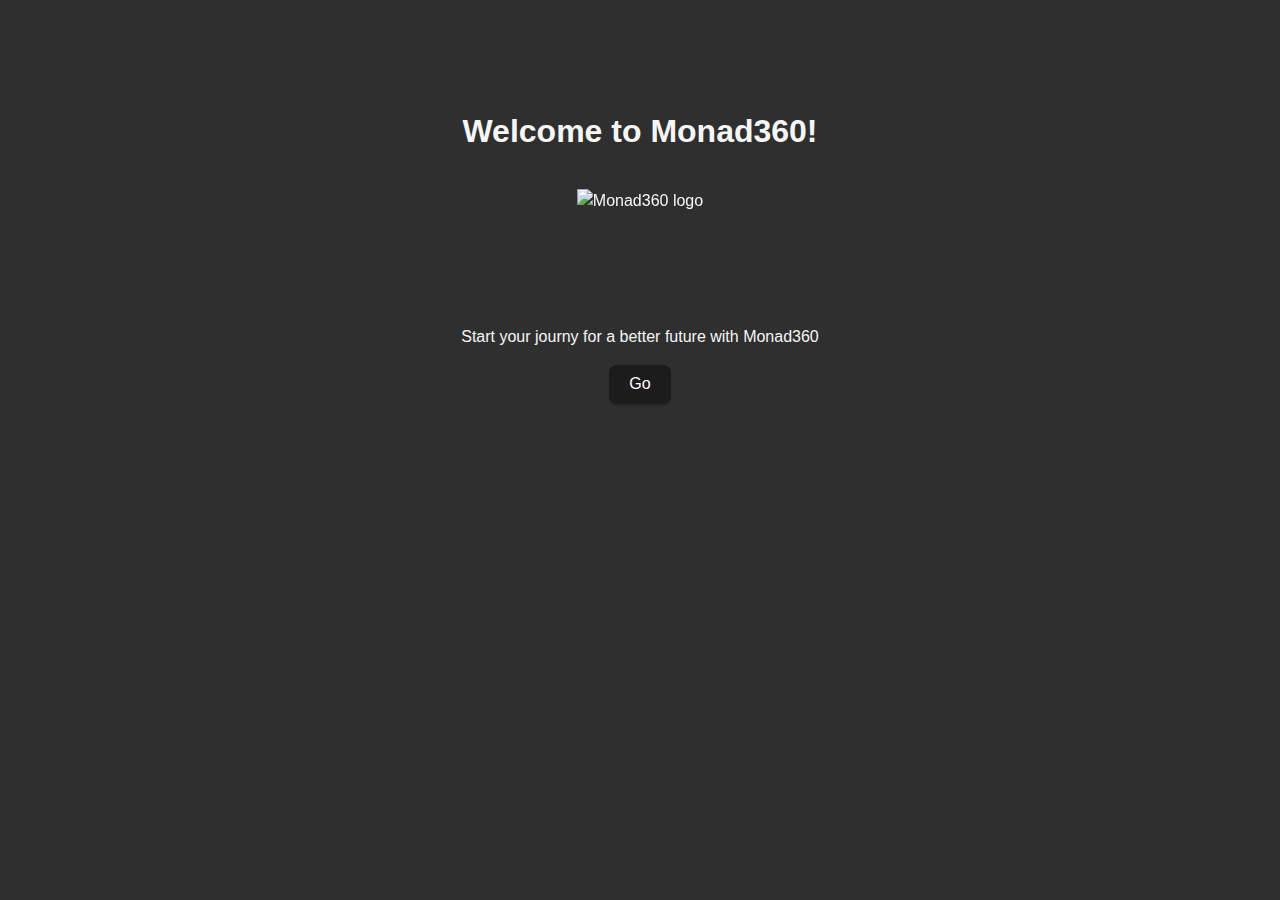
==== src/index.html @ e79e98ca "first commit" ====
<!doctype html>
<html lang="en">
  <head>
    <meta charset="UTF-8" />
    <link rel="stylesheet" href="styles.css" />
    <meta name="viewport" content="width=device-width, initial-scale=1.0" />
    <title>Tauri App</title>
    <script type="module" src="/main.js" defer></script>
    <style>
      .logo.vanilla:hover {
        filter: drop-shadow(0 0 2em #ffe21c);
      }
    </style>
  </head>

  <body>
    <div class="container">
      <h1>Welcome to Monad360!</h1>

      <div class="row">
        
          <img src="/assets/tauri.svg" class="logo tauri" alt="Monad360 logo" />
        
      </div>

      <p>Start your journy for a better future with Monad360</p>

      <form class="row" id="greet-form">
        <button class="btn" type="submit">Go</button>
      </form>

      <p id="greet-msg"></p>
    </div>
  </body>
</html>
---- src/styles.css ----
:root {
  font-family: Inter, Avenir, Helvetica, Arial, sans-serif;
  font-size: 16px;
  line-height: 24px;
  font-weight: 400;

  color: #f6f6f6;
  background-color: #2f2f2f;

  font-synthesis: none;
  text-rendering: optimizeLegibility;
  -webkit-font-smoothing: antialiased;
  -moz-osx-font-smoothing: grayscale;
  -webkit-text-size-adjust: 100%;
}

.container {
  margin: 0;
  padding-top: 10vh;
  display: flex;
  flex-direction: column;
  justify-content: center;
  text-align: center;
}

.logo {
  height: 6em;
  padding: 1.5em;
  will-change: filter;
  transition: 0.75s;
}

.logo.tauri:hover {
  filter: drop-shadow(0 0 2em #24c8db);
}

.row {
  display: flex;
  justify-content: center;
}

a {
  font-weight: 500;
  color: #646cff;
  text-decoration: inherit;
}

a:hover {
  color: #535bf2;
}

h1 {
  text-align: center;
}

input,
.btn {
  border-radius: 8px;
  border: 1px solid transparent;
  padding: 0.6em 1.2em;
  font-size: 1em;
  font-weight: 500;
  font-family: inherit;
  color: #ffffff;
  background-color: #0f0f0f98;
  transition: border-color 0.25s;
  box-shadow: 0 2px 2px rgba(0, 0, 0, 0.2);
}

button {
  cursor: pointer;
}

button:hover {
  border-color: #396cd8;
}

button:active {
  border-color: #396cd8;
}

input,
button {
  outline: none;
}

#greet-input {
  margin-right: 5px;
}

.tab {
  border: none;
  padding: 0.6em 1.2em;
  font-size: 0.7em;
  font-weight: 500;
  font-family: inherit;
  color: #ffffff;
  background-color: transparent;
  transition: border-color 0.25s;
  /* box-shadow: 0 2px 2px rgba(0, 0, 0, 0.2); */

}

.tab-selected {
  background: linear-gradient(180deg, rgba(0,0,0,1) 0%, rgba(47,47,47,1) 100%);
  border: none;
  border-top: 1px solid white;
  border-left: 1px solid white;
  border-right: 1px solid white;
  padding: 0.6em 1.2em;
  font-size: 0.7em;
  font-weight: 500;
  font-family: inherit;
  color: #ffffff;
  background-color: transparent;
}
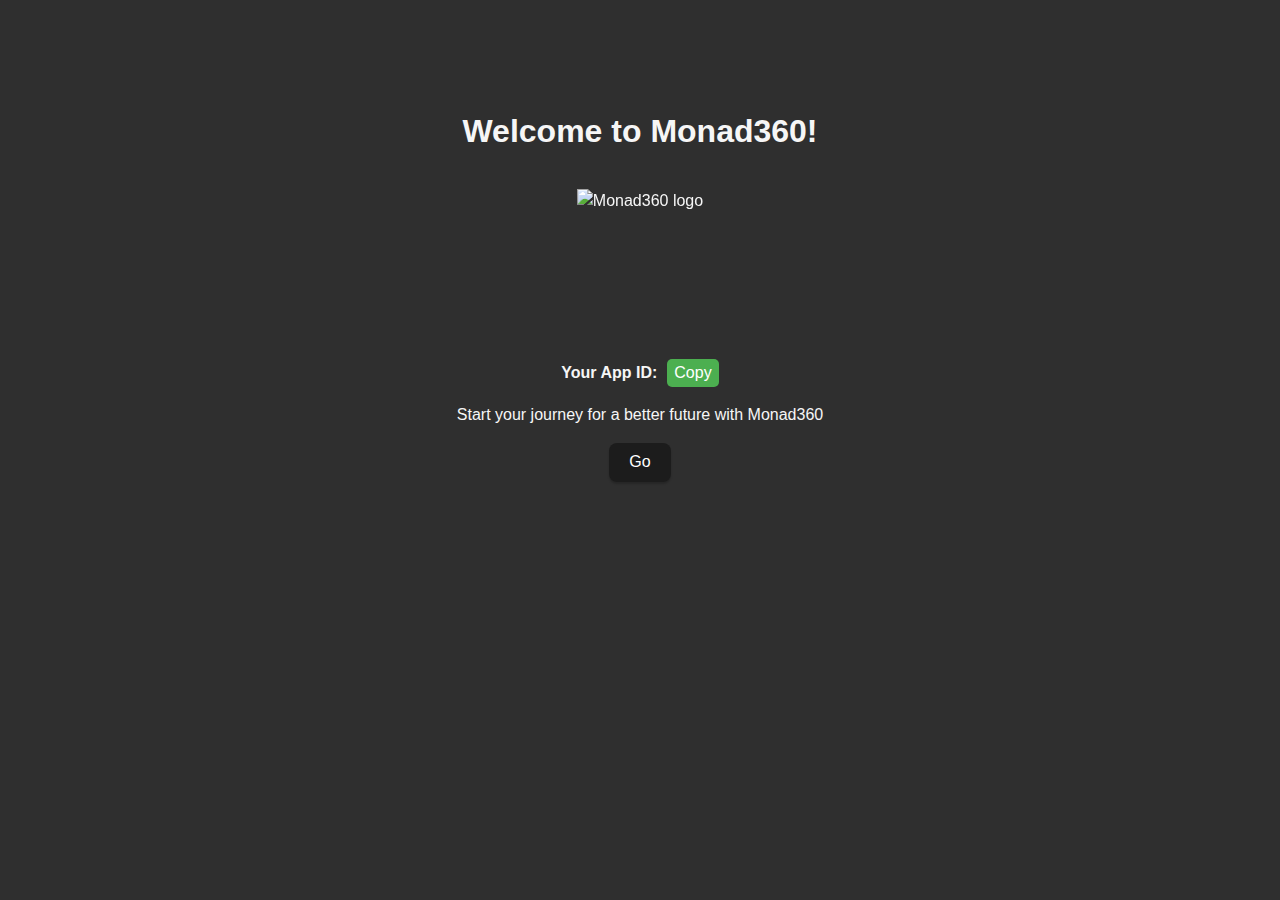
==== commit a6c6d98c: "one" ====
--- a/src/index.html
+++ b/src/index.html
@@ -1,35 +1,76 @@
 <!doctype html>
 <html lang="en">
-  <head>
-    <meta charset="UTF-8" />
-    <link rel="stylesheet" href="styles.css" />
-    <meta name="viewport" content="width=device-width, initial-scale=1.0" />
-    <title>Tauri App</title>
-    <script type="module" src="/main.js" defer></script>
-    <style>
-      .logo.vanilla:hover {
-        filter: drop-shadow(0 0 2em #ffe21c);
-      }
-    </style>
-  </head>
 
-  <body>
-    <div class="container">
-      <h1>Welcome to Monad360!</h1>
+<head>
+  <meta charset="UTF-8" />
+  <link rel="stylesheet" href="styles.css" />
+  <meta name="viewport" content="width=device-width, initial-scale=1.0" />
+  <title>Tauri App</title>
+  <script type="module" src="/main.js" defer></script>
+  <style>
+    .logo.vanilla:hover {
+      filter: drop-shadow(0 0 2em #ffe21c);
+    }
 
-      <div class="row">
-        
-          <img src="/assets/tauri.svg" class="logo tauri" alt="Monad360 logo" />
-        
-      </div>
+    .cntr {
+      display: flex;
+      align-items: center;
+      margin-top: 50px;
+      justify-content: center;
+    }
 
-      <p>Start your journy for a better future with Monad360</p>
+    .text {
+      margin-right: 10px;
+    }
 
-      <form class="row" id="greet-form">
-        <button class="btn" type="submit">Go</button>
-      </form>
+    #copy-button {
+      cursor: pointer;
+      padding: 5px 7px;
+      border: none;
+      background-color: #4CAF50;
+      color: white;
+      font-size: 16px;
+      border-radius: 5px;
+    }
+  </style>
+</head>
 
-      <p id="greet-msg"></p>
+<body>
+  <div class="container">
+    <h1>Welcome to Monad360!</h1>
+
+    <div class="row">
+
+      <img src="/assets/tauri.svg" class="logo tauri" alt="Monad360 logo" />
+
     </div>
-  </body>
-</html>
+
+    <div class="cntr">
+      <b>Your App ID: </b>
+      <span class="text" id="app_id"></span>
+      <button id="copy-button" onclick="copyText()">Copy</button>
+    </div>
+    <p>Start your journey for a better future with Monad360</p>
+
+    <form class="row" id="greet-form">
+      <button class="btn" type="submit">Go</button>
+    </form>
+
+    <p id="location"></p>
+  </div>
+
+</body>
+<script>
+  function copyText() {
+    var textToCopy = document.getElementById("app_id").textContent;
+    var textArea = document.createElement("textarea");
+    textArea.value = textToCopy;
+    document.body.appendChild(textArea);
+    textArea.select();
+    document.execCommand("copy");
+    document.body.removeChild(textArea);
+    document.getElementById("copy-button").innerText="Copied";
+  }
+</script>
+
+</html>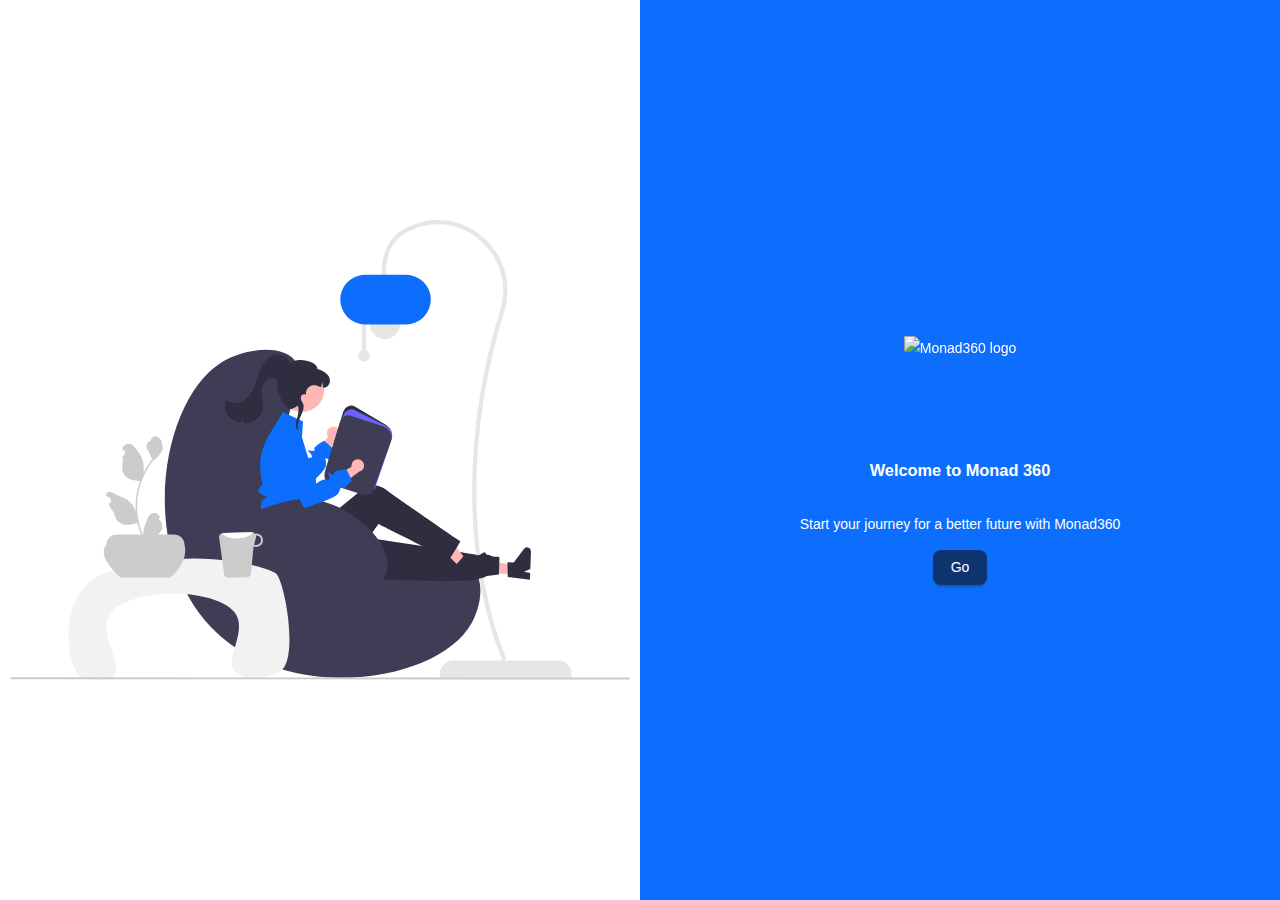
==== commit e9ce419d: "24/7/2024 10:09PM" ====
--- a/src/index.html
+++ b/src/index.html
@@ -2,75 +2,186 @@
 <html lang="en">
 
 <head>
-  <meta charset="UTF-8" />
-  <link rel="stylesheet" href="styles.css" />
-  <meta name="viewport" content="width=device-width, initial-scale=1.0" />
-  <title>Tauri App</title>
-  <script type="module" src="/main.js" defer></script>
-  <style>
-    .logo.vanilla:hover {
-      filter: drop-shadow(0 0 2em #ffe21c);
-    }
+    <meta charset="UTF-8" />
+    <!--   <link rel="stylesheet" href="styles.css" /> -->
+    <meta name="viewport" content="width=device-width, initial-scale=1.0" />
+    <title>Monad 360</title>
+    <script type="module" src="/common.js" defer></script>
+    <script type="module" src="/index.js" defer></script>
+    <style>
+        :root {
+            font-family: Inter, Avenir, Helvetica, Arial, sans-serif;
+            font-size: 14px;
+            line-height: 24px;
+            font-weight: 400;
+            color: white;
+            font-synthesis: none;
+            text-rendering: optimizeLegibility;
+            -webkit-font-smoothing: antialiased;
+            -moz-osx-font-smoothing: grayscale;
+            -webkit-text-size-adjust: 100%;
+            margin: 0px;
 
-    .cntr {
-      display: flex;
-      align-items: center;
-      margin-top: 50px;
-      justify-content: center;
-    }
+        }
 
-    .text {
-      margin-right: 10px;
-    }
+        .column-container {
+            margin: 0;
+            display: flex;
+            flex-direction: column;
+            justify-content: center;
+            text-align: center;
+        }
 
-    #copy-button {
-      cursor: pointer;
-      padding: 5px 7px;
-      border: none;
-      background-color: #4CAF50;
-      color: white;
-      font-size: 16px;
-      border-radius: 5px;
-    }
-  </style>
+        .logo {
+            height: 6em;
+            padding: 1.5em;
+            will-change: filter;
+            transition: 0.75s;
+        }
+
+        .logo.tauri:hover {
+            filter: drop-shadow(0 0 2em #24c8db);
+        }
+
+        .row {
+            display: flex;
+            justify-content: center;
+        }
+
+        a {
+            font-weight: 500;
+            color: #646cff;
+            text-decoration: inherit;
+        }
+
+        a:hover {
+            color: #535bf2;
+        }
+
+        h1 {
+            text-align: center;
+        }
+
+        .btn {
+            border-radius: 8px;
+            border: 1px solid transparent;
+            padding: 0.6em 1.2em;
+            font-size: 1em;
+            font-weight: 500;
+            font-family: inherit;
+            color: #ffffff;
+            background-color: #0f0f0f98;
+            transition: border-color 0.25s;
+            box-shadow: 0 2px 2px rgba(0, 0, 0, 0.2);
+        }
+
+        button {
+            cursor: pointer;
+        }
+
+        button:hover {
+            border-color: #396cd8;
+        }
+
+        button:active {
+            border-color: #396cd8;
+        }
+
+        input,
+        button {
+            outline: none;
+        }
+
+        .container {
+            display: flex;
+            width: 100%;
+            height: 100vh;
+            margin: 0px;
+        }
+
+        .column {
+            flex: 1;
+            padding: 10px;
+            
+        }
+
+        .column-left {
+            background-color: white;
+        }
+
+        .column-right {
+            background-color: rgb(13, 110, 253);
+        }
+
+        .cont-center-vcl {
+            display: flex;
+            /* Enable flexbox */
+            justify-content: center;
+            /* Center elements horizontally */
+            align-items: center;
+            
+        }
+
+        .logo.vanilla:hover {
+            filter: drop-shadow(0 0 2em #ffe21c);
+        }
+
+        .cntr {
+           
+        }
+
+        .text {
+            margin-right: 10px;
+        }
+
+        #copy-button {
+            cursor: pointer;
+            padding: 5px 7px;
+            border: none;
+            background-color: #4CAF50;
+            color: white;
+            font-size: 16px;
+            border-radius: 5px;
+        }
+    </style>
 </head>
 
-<body>
-  <div class="container">
-    <h1>Welcome to Monad360!</h1>
+<body style="background-color: rgb(34, 34, 34); margin: 0px;">
 
-    <div class="row">
+    <div class="container">
+        <div class="column column-left cont-center-vcl">
+            <img style="width: 100%;" src="assets/undraw_reading_time_re_phf7.svg" alt="a styding girl's image">
+        </div>
+        <div class="column column-right cont-center-vcl">
+           
+            <div class="column-container">
 
-      <img src="/assets/tauri.svg" class="logo tauri" alt="Monad360 logo" />
 
+                <div class="row">
+
+                    <img src="/assets/logo.svg" class="logo tauri" alt="Monad360 logo" />
+
+                </div>
+                <h3>Welcome to Monad 360</h3>
+
+                
+                <p>Start your journey for a better future with Monad360</p>
+
+                <form class="row" id="greet-form">
+                    <button class="btn" type="submit">Go</button>
+                </form>
+
+
+            </div>
+
+        </div>
     </div>
 
-    <div class="cntr">
-      <b>Your App ID: </b>
-      <span class="text" id="app_id"></span>
-      <button id="copy-button" onclick="copyText()">Copy</button>
-    </div>
-    <p>Start your journey for a better future with Monad360</p>
-
-    <form class="row" id="greet-form">
-      <button class="btn" type="submit">Go</button>
-    </form>
-
-    <p id="location"></p>
-  </div>
 
 </body>
-<script>
-  function copyText() {
-    var textToCopy = document.getElementById("app_id").textContent;
-    var textArea = document.createElement("textarea");
-    textArea.value = textToCopy;
-    document.body.appendChild(textArea);
-    textArea.select();
-    document.execCommand("copy");
-    document.body.removeChild(textArea);
-    document.getElementById("copy-button").innerText="Copied";
-  }
-</script>
+
+
+
+
 
 </html>